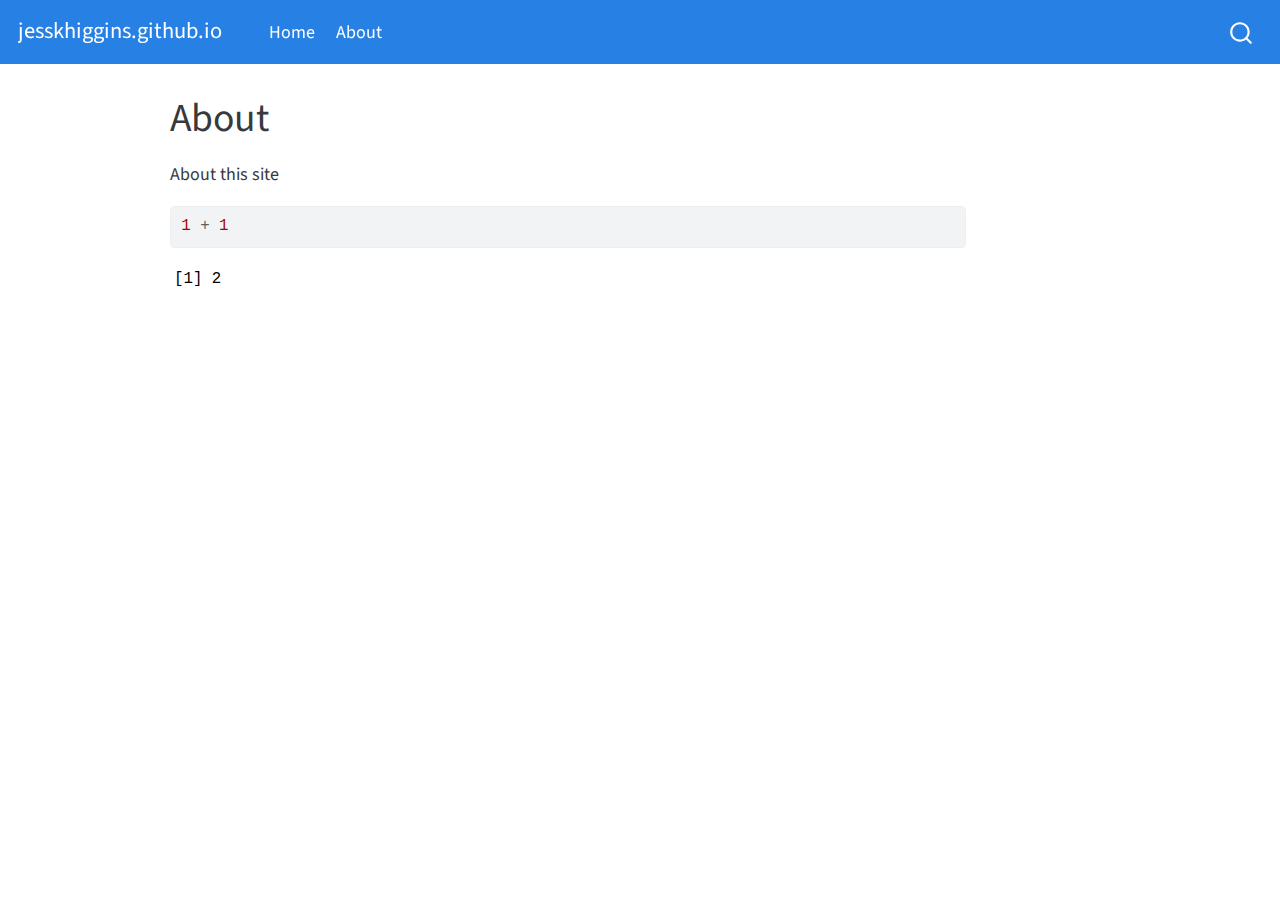
==== docs/about.html @ f2fef488 "setup files" ====
<!DOCTYPE html>
<html xmlns="http://www.w3.org/1999/xhtml" lang="en" xml:lang="en"><head>

<meta charset="utf-8">
<meta name="generator" content="quarto-1.2.269">

<meta name="viewport" content="width=device-width, initial-scale=1.0, user-scalable=yes">


<title>jesskhiggins.github.io - About</title>
<style>
code{white-space: pre-wrap;}
span.smallcaps{font-variant: small-caps;}
div.columns{display: flex; gap: min(4vw, 1.5em);}
div.column{flex: auto; overflow-x: auto;}
div.hanging-indent{margin-left: 1.5em; text-indent: -1.5em;}
ul.task-list{list-style: none;}
ul.task-list li input[type="checkbox"] {
  width: 0.8em;
  margin: 0 0.8em 0.2em -1.6em;
  vertical-align: middle;
}
pre > code.sourceCode { white-space: pre; position: relative; }
pre > code.sourceCode > span { display: inline-block; line-height: 1.25; }
pre > code.sourceCode > span:empty { height: 1.2em; }
.sourceCode { overflow: visible; }
code.sourceCode > span { color: inherit; text-decoration: inherit; }
div.sourceCode { margin: 1em 0; }
pre.sourceCode { margin: 0; }
@media screen {
div.sourceCode { overflow: auto; }
}
@media print {
pre > code.sourceCode { white-space: pre-wrap; }
pre > code.sourceCode > span { text-indent: -5em; padding-left: 5em; }
}
pre.numberSource code
  { counter-reset: source-line 0; }
pre.numberSource code > span
  { position: relative; left: -4em; counter-increment: source-line; }
pre.numberSource code > span > a:first-child::before
  { content: counter(source-line);
    position: relative; left: -1em; text-align: right; vertical-align: baseline;
    border: none; display: inline-block;
    -webkit-touch-callout: none; -webkit-user-select: none;
    -khtml-user-select: none; -moz-user-select: none;
    -ms-user-select: none; user-select: none;
    padding: 0 4px; width: 4em;
    color: #aaaaaa;
  }
pre.numberSource { margin-left: 3em; border-left: 1px solid #aaaaaa;  padding-left: 4px; }
div.sourceCode
  {   }
@media screen {
pre > code.sourceCode > span > a:first-child::before { text-decoration: underline; }
}
code span.al { color: #ff0000; font-weight: bold; } /* Alert */
code span.an { color: #60a0b0; font-weight: bold; font-style: italic; } /* Annotation */
code span.at { color: #7d9029; } /* Attribute */
code span.bn { color: #40a070; } /* BaseN */
code span.bu { color: #008000; } /* BuiltIn */
code span.cf { color: #007020; font-weight: bold; } /* ControlFlow */
code span.ch { color: #4070a0; } /* Char */
code span.cn { color: #880000; } /* Constant */
code span.co { color: #60a0b0; font-style: italic; } /* Comment */
code span.cv { color: #60a0b0; font-weight: bold; font-style: italic; } /* CommentVar */
code span.do { color: #ba2121; font-style: italic; } /* Documentation */
code span.dt { color: #902000; } /* DataType */
code span.dv { color: #40a070; } /* DecVal */
code span.er { color: #ff0000; font-weight: bold; } /* Error */
code span.ex { } /* Extension */
code span.fl { color: #40a070; } /* Float */
code span.fu { color: #06287e; } /* Function */
code span.im { color: #008000; font-weight: bold; } /* Import */
code span.in { color: #60a0b0; font-weight: bold; font-style: italic; } /* Information */
code span.kw { color: #007020; font-weight: bold; } /* Keyword */
code span.op { color: #666666; } /* Operator */
code span.ot { color: #007020; } /* Other */
code span.pp { color: #bc7a00; } /* Preprocessor */
code span.sc { color: #4070a0; } /* SpecialChar */
code span.ss { color: #bb6688; } /* SpecialString */
code span.st { color: #4070a0; } /* String */
code span.va { color: #19177c; } /* Variable */
code span.vs { color: #4070a0; } /* VerbatimString */
code span.wa { color: #60a0b0; font-weight: bold; font-style: italic; } /* Warning */
</style>


<script src="site_libs/quarto-nav/quarto-nav.js"></script>
<script src="site_libs/quarto-nav/headroom.min.js"></script>
<script src="site_libs/clipboard/clipboard.min.js"></script>
<script src="site_libs/quarto-search/autocomplete.umd.js"></script>
<script src="site_libs/quarto-search/fuse.min.js"></script>
<script src="site_libs/quarto-search/quarto-search.js"></script>
<meta name="quarto:offset" content="./">
<script src="site_libs/quarto-html/quarto.js"></script>
<script src="site_libs/quarto-html/popper.min.js"></script>
<script src="site_libs/quarto-html/tippy.umd.min.js"></script>
<script src="site_libs/quarto-html/anchor.min.js"></script>
<link href="site_libs/quarto-html/tippy.css" rel="stylesheet">
<link href="site_libs/quarto-html/quarto-syntax-highlighting.css" rel="stylesheet" id="quarto-text-highlighting-styles">
<script src="site_libs/bootstrap/bootstrap.min.js"></script>
<link href="site_libs/bootstrap/bootstrap-icons.css" rel="stylesheet">
<link href="site_libs/bootstrap/bootstrap.min.css" rel="stylesheet" id="quarto-bootstrap" data-mode="light">
<script id="quarto-search-options" type="application/json">{
  "location": "navbar",
  "copy-button": false,
  "collapse-after": 3,
  "panel-placement": "end",
  "type": "overlay",
  "limit": 20,
  "language": {
    "search-no-results-text": "No results",
    "search-matching-documents-text": "matching documents",
    "search-copy-link-title": "Copy link to search",
    "search-hide-matches-text": "Hide additional matches",
    "search-more-match-text": "more match in this document",
    "search-more-matches-text": "more matches in this document",
    "search-clear-button-title": "Clear",
    "search-detached-cancel-button-title": "Cancel",
    "search-submit-button-title": "Submit"
  }
}</script>


<link rel="stylesheet" href="styles.css">
</head>

<body class="nav-fixed">

<div id="quarto-search-results"></div>
  <header id="quarto-header" class="headroom fixed-top">
    <nav class="navbar navbar-expand-lg navbar-dark ">
      <div class="navbar-container container-fluid">
      <div class="navbar-brand-container">
    <a class="navbar-brand" href="./index.html">
    <span class="navbar-title">jesskhiggins.github.io</span>
    </a>
  </div>
          <button class="navbar-toggler" type="button" data-bs-toggle="collapse" data-bs-target="#navbarCollapse" aria-controls="navbarCollapse" aria-expanded="false" aria-label="Toggle navigation" onclick="if (window.quartoToggleHeadroom) { window.quartoToggleHeadroom(); }">
  <span class="navbar-toggler-icon"></span>
</button>
          <div class="collapse navbar-collapse" id="navbarCollapse">
            <ul class="navbar-nav navbar-nav-scroll me-auto">
  <li class="nav-item">
    <a class="nav-link" href="./index.html">
 <span class="menu-text">Home</span></a>
  </li>  
  <li class="nav-item">
    <a class="nav-link active" href="./about.html" aria-current="page">
 <span class="menu-text">About</span></a>
  </li>  
</ul>
              <div id="quarto-search" class="" title="Search"></div>
          </div> <!-- /navcollapse -->
      </div> <!-- /container-fluid -->
    </nav>
</header>
<!-- content -->
<div id="quarto-content" class="quarto-container page-columns page-rows-contents page-layout-article page-navbar">
<!-- sidebar -->
<!-- margin-sidebar -->
    <div id="quarto-margin-sidebar" class="sidebar margin-sidebar">
        
    </div>
<!-- main -->
<main class="content" id="quarto-document-content">

<header id="title-block-header" class="quarto-title-block default">
<div class="quarto-title">
<h1 class="title">About</h1>
</div>



<div class="quarto-title-meta">

    
  
    
  </div>
  

</header>

<p>About this site</p>
<div class="cell">
<div class="sourceCode cell-code" id="cb1"><pre class="sourceCode r code-with-copy"><code class="sourceCode r"><span id="cb1-1"><a href="#cb1-1" aria-hidden="true" tabindex="-1"></a><span class="dv">1</span> <span class="sc">+</span> <span class="dv">1</span></span></code><button title="Copy to Clipboard" class="code-copy-button"><i class="bi"></i></button></pre></div>
<div class="cell-output cell-output-stdout">
<pre><code>[1] 2</code></pre>
</div>
</div>



</main> <!-- /main -->
<script id="quarto-html-after-body" type="application/javascript">
window.document.addEventListener("DOMContentLoaded", function (event) {
  const toggleBodyColorMode = (bsSheetEl) => {
    const mode = bsSheetEl.getAttribute("data-mode");
    const bodyEl = window.document.querySelector("body");
    if (mode === "dark") {
      bodyEl.classList.add("quarto-dark");
      bodyEl.classList.remove("quarto-light");
    } else {
      bodyEl.classList.add("quarto-light");
      bodyEl.classList.remove("quarto-dark");
    }
  }
  const toggleBodyColorPrimary = () => {
    const bsSheetEl = window.document.querySelector("link#quarto-bootstrap");
    if (bsSheetEl) {
      toggleBodyColorMode(bsSheetEl);
    }
  }
  toggleBodyColorPrimary();  
  const icon = "";
  const anchorJS = new window.AnchorJS();
  anchorJS.options = {
    placement: 'right',
    icon: icon
  };
  anchorJS.add('.anchored');
  const clipboard = new window.ClipboardJS('.code-copy-button', {
    target: function(trigger) {
      return trigger.previousElementSibling;
    }
  });
  clipboard.on('success', function(e) {
    // button target
    const button = e.trigger;
    // don't keep focus
    button.blur();
    // flash "checked"
    button.classList.add('code-copy-button-checked');
    var currentTitle = button.getAttribute("title");
    button.setAttribute("title", "Copied!");
    let tooltip;
    if (window.bootstrap) {
      button.setAttribute("data-bs-toggle", "tooltip");
      button.setAttribute("data-bs-placement", "left");
      button.setAttribute("data-bs-title", "Copied!");
      tooltip = new bootstrap.Tooltip(button, 
        { trigger: "manual", 
          customClass: "code-copy-button-tooltip",
          offset: [0, -8]});
      tooltip.show();    
    }
    setTimeout(function() {
      if (tooltip) {
        tooltip.hide();
        button.removeAttribute("data-bs-title");
        button.removeAttribute("data-bs-toggle");
        button.removeAttribute("data-bs-placement");
      }
      button.setAttribute("title", currentTitle);
      button.classList.remove('code-copy-button-checked');
    }, 1000);
    // clear code selection
    e.clearSelection();
  });
  function tippyHover(el, contentFn) {
    const config = {
      allowHTML: true,
      content: contentFn,
      maxWidth: 500,
      delay: 100,
      arrow: false,
      appendTo: function(el) {
          return el.parentElement;
      },
      interactive: true,
      interactiveBorder: 10,
      theme: 'quarto',
      placement: 'bottom-start'
    };
    window.tippy(el, config); 
  }
  const noterefs = window.document.querySelectorAll('a[role="doc-noteref"]');
  for (var i=0; i<noterefs.length; i++) {
    const ref = noterefs[i];
    tippyHover(ref, function() {
      // use id or data attribute instead here
      let href = ref.getAttribute('data-footnote-href') || ref.getAttribute('href');
      try { href = new URL(href).hash; } catch {}
      const id = href.replace(/^#\/?/, "");
      const note = window.document.getElementById(id);
      return note.innerHTML;
    });
  }
  const findCites = (el) => {
    const parentEl = el.parentElement;
    if (parentEl) {
      const cites = parentEl.dataset.cites;
      if (cites) {
        return {
          el,
          cites: cites.split(' ')
        };
      } else {
        return findCites(el.parentElement)
      }
    } else {
      return undefined;
    }
  };
  var bibliorefs = window.document.querySelectorAll('a[role="doc-biblioref"]');
  for (var i=0; i<bibliorefs.length; i++) {
    const ref = bibliorefs[i];
    const citeInfo = findCites(ref);
    if (citeInfo) {
      tippyHover(citeInfo.el, function() {
        var popup = window.document.createElement('div');
        citeInfo.cites.forEach(function(cite) {
          var citeDiv = window.document.createElement('div');
          citeDiv.classList.add('hanging-indent');
          citeDiv.classList.add('csl-entry');
          var biblioDiv = window.document.getElementById('ref-' + cite);
          if (biblioDiv) {
            citeDiv.innerHTML = biblioDiv.innerHTML;
          }
          popup.appendChild(citeDiv);
        });
        return popup.innerHTML;
      });
    }
  }
});
</script>
</div> <!-- /content -->



</body></html>
---- docs/site_libs/quarto-html/tippy.css ----
.tippy-box[data-animation=fade][data-state=hidden]{opacity:0}[data-tippy-root]{max-width:calc(100vw - 10px)}.tippy-box{position:relative;background-color:#333;color:#fff;border-radius:4px;font-size:14px;line-height:1.4;white-space:normal;outline:0;transition-property:transform,visibility,opacity}.tippy-box[data-placement^=top]>.tippy-arrow{bottom:0}.tippy-box[data-placement^=top]>.tippy-arrow:before{bottom:-7px;left:0;border-width:8px 8px 0;border-top-color:initial;transform-origin:center top}.tippy-box[data-placement^=bottom]>.tippy-arrow{top:0}.tippy-box[data-placement^=bottom]>.tippy-arrow:before{top:-7px;left:0;border-width:0 8px 8px;border-bottom-color:initial;transform-origin:center bottom}.tippy-box[data-placement^=left]>.tippy-arrow{right:0}.tippy-box[data-placement^=left]>.tippy-arrow:before{border-width:8px 0 8px 8px;border-left-color:initial;right:-7px;transform-origin:center left}.tippy-box[data-placement^=right]>.tippy-arrow{left:0}.tippy-box[data-placement^=right]>.tippy-arrow:before{left:-7px;border-width:8px 8px 8px 0;border-right-color:initial;transform-origin:center right}.tippy-box[data-inertia][data-state=visible]{transition-timing-function:cubic-bezier(.54,1.5,.38,1.11)}.tippy-arrow{width:16px;height:16px;color:#333}.tippy-arrow:before{content:"";position:absolute;border-color:transparent;border-style:solid}.tippy-content{position:relative;padding:5px 9px;z-index:1}
---- docs/site_libs/quarto-html/quarto-syntax-highlighting.css ----
/* quarto syntax highlight colors */
:root {
  --quarto-hl-ot-color: #003B4F;
  --quarto-hl-at-color: #657422;
  --quarto-hl-ss-color: #20794D;
  --quarto-hl-an-color: #5E5E5E;
  --quarto-hl-fu-color: #4758AB;
  --quarto-hl-st-color: #20794D;
  --quarto-hl-cf-color: #003B4F;
  --quarto-hl-op-color: #5E5E5E;
  --quarto-hl-er-color: #AD0000;
  --quarto-hl-bn-color: #AD0000;
  --quarto-hl-al-color: #AD0000;
  --quarto-hl-va-color: #111111;
  --quarto-hl-bu-color: inherit;
  --quarto-hl-ex-color: inherit;
  --quarto-hl-pp-color: #AD0000;
  --quarto-hl-in-color: #5E5E5E;
  --quarto-hl-vs-color: #20794D;
  --quarto-hl-wa-color: #5E5E5E;
  --quarto-hl-do-color: #5E5E5E;
  --quarto-hl-im-color: #00769E;
  --quarto-hl-ch-color: #20794D;
  --quarto-hl-dt-color: #AD0000;
  --quarto-hl-fl-color: #AD0000;
  --quarto-hl-co-color: #5E5E5E;
  --quarto-hl-cv-color: #5E5E5E;
  --quarto-hl-cn-color: #8f5902;
  --quarto-hl-sc-color: #5E5E5E;
  --quarto-hl-dv-color: #AD0000;
  --quarto-hl-kw-color: #003B4F;
}

/* other quarto variables */
:root {
  --quarto-font-monospace: SFMono-Regular, Menlo, Monaco, Consolas, "Liberation Mono", "Courier New", monospace;
}

pre > code.sourceCode > span {
  color: #003B4F;
}

code span {
  color: #003B4F;
}

code.sourceCode > span {
  color: #003B4F;
}

div.sourceCode,
div.sourceCode pre.sourceCode {
  color: #003B4F;
}

code span.ot {
  color: #003B4F;
}

code span.at {
  color: #657422;
}

code span.ss {
  color: #20794D;
}

code span.an {
  color: #5E5E5E;
}

code span.fu {
  color: #4758AB;
}

code span.st {
  color: #20794D;
}

code span.cf {
  color: #003B4F;
}

code span.op {
  color: #5E5E5E;
}

code span.er {
  color: #AD0000;
}

code span.bn {
  color: #AD0000;
}

code span.al {
  color: #AD0000;
}

code span.va {
  color: #111111;
}

code span.pp {
  color: #AD0000;
}

code span.in {
  color: #5E5E5E;
}

code span.vs {
  color: #20794D;
}

code span.wa {
  color: #5E5E5E;
  font-style: italic;
}

code span.do {
  color: #5E5E5E;
  font-style: italic;
}

code span.im {
  color: #00769E;
}

code span.ch {
  color: #20794D;
}

code span.dt {
  color: #AD0000;
}

code span.fl {
  color: #AD0000;
}

code span.co {
  color: #5E5E5E;
}

code span.cv {
  color: #5E5E5E;
  font-style: italic;
}

code span.cn {
  color: #8f5902;
}

code span.sc {
  color: #5E5E5E;
}

code span.dv {
  color: #AD0000;
}

code span.kw {
  color: #003B4F;
}

.prevent-inlining {
  content: "</";
}

/*# sourceMappingURL=debc5d5d77c3f9108843748ff7464032.css.map */
---- docs/styles.css ----
/* css styles */
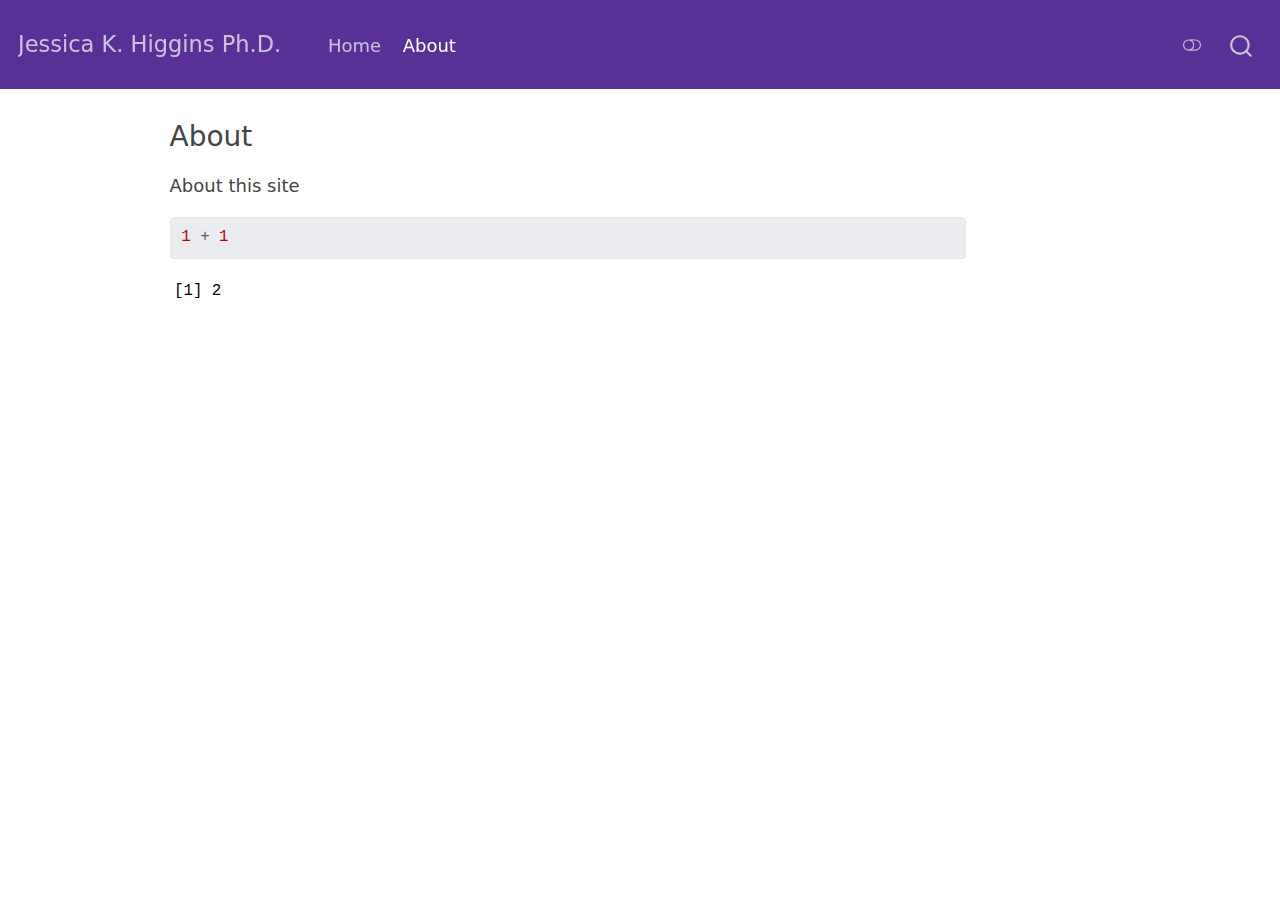
==== commit cbb81f0e: "added a basic theme and about page" ====
--- a/docs/about.html
+++ b/docs/about.html
@@ -7,7 +7,7 @@
 <meta name="viewport" content="width=device-width, initial-scale=1.0, user-scalable=yes">
 
 
-<title>jesskhiggins.github.io - About</title>
+<title>Jessica K. Higgins Ph.D.&nbsp;- About</title>
 <style>
 code{white-space: pre-wrap;}
 span.smallcaps{font-variant: small-caps;}
@@ -98,10 +98,12 @@
 <script src="site_libs/quarto-html/tippy.umd.min.js"></script>
 <script src="site_libs/quarto-html/anchor.min.js"></script>
 <link href="site_libs/quarto-html/tippy.css" rel="stylesheet">
-<link href="site_libs/quarto-html/quarto-syntax-highlighting.css" rel="stylesheet" id="quarto-text-highlighting-styles">
+<link href="site_libs/quarto-html/quarto-syntax-highlighting.css" rel="stylesheet" class="quarto-color-scheme" id="quarto-text-highlighting-styles">
+<link href="site_libs/quarto-html/quarto-syntax-highlighting-dark.css" rel="prefetch" class="quarto-color-scheme quarto-color-alternate" id="quarto-text-highlighting-styles">
 <script src="site_libs/bootstrap/bootstrap.min.js"></script>
 <link href="site_libs/bootstrap/bootstrap-icons.css" rel="stylesheet">
-<link href="site_libs/bootstrap/bootstrap.min.css" rel="stylesheet" id="quarto-bootstrap" data-mode="light">
+<link href="site_libs/bootstrap/bootstrap.min.css" rel="stylesheet" class="quarto-color-scheme" id="quarto-bootstrap" data-mode="light">
+<link href="site_libs/bootstrap/bootstrap-dark.min.css" rel="prefetch" class="quarto-color-scheme quarto-color-alternate" id="quarto-bootstrap" data-mode="dark">
 <script id="quarto-search-options" type="application/json">{
   "location": "navbar",
   "copy-button": false,
@@ -134,7 +136,7 @@
       <div class="navbar-container container-fluid">
       <div class="navbar-brand-container">
     <a class="navbar-brand" href="./index.html">
-    <span class="navbar-title">jesskhiggins.github.io</span>
+    <span class="navbar-title">Jessica K. Higgins Ph.D.</span>
     </a>
   </div>
           <button class="navbar-toggler" type="button" data-bs-toggle="collapse" data-bs-target="#navbarCollapse" aria-controls="navbarCollapse" aria-expanded="false" aria-label="Toggle navigation" onclick="if (window.quartoToggleHeadroom) { window.quartoToggleHeadroom(); }">
@@ -151,6 +153,9 @@
  <span class="menu-text">About</span></a>
   </li>  
 </ul>
+              <div class="quarto-toggle-container">
+                  <a href="" class="quarto-color-scheme-toggle nav-link" onclick="window.quartoToggleColorScheme(); return false;" title="Toggle dark mode"><i class="bi"></i></a>
+              </div>
               <div id="quarto-search" class="" title="Search"></div>
           </div> <!-- /navcollapse -->
       </div> <!-- /container-fluid -->
@@ -214,6 +219,121 @@
     }
   }
   toggleBodyColorPrimary();  
+  const disableStylesheet = (stylesheets) => {
+    for (let i=0; i < stylesheets.length; i++) {
+      const stylesheet = stylesheets[i];
+      stylesheet.rel = 'prefetch';
+    }
+  }
+  const enableStylesheet = (stylesheets) => {
+    for (let i=0; i < stylesheets.length; i++) {
+      const stylesheet = stylesheets[i];
+      stylesheet.rel = 'stylesheet';
+    }
+  }
+  const manageTransitions = (selector, allowTransitions) => {
+    const els = window.document.querySelectorAll(selector);
+    for (let i=0; i < els.length; i++) {
+      const el = els[i];
+      if (allowTransitions) {
+        el.classList.remove('notransition');
+      } else {
+        el.classList.add('notransition');
+      }
+    }
+  }
+  const toggleColorMode = (alternate) => {
+    // Switch the stylesheets
+    const alternateStylesheets = window.document.querySelectorAll('link.quarto-color-scheme.quarto-color-alternate');
+    manageTransitions('#quarto-margin-sidebar .nav-link', false);
+    if (alternate) {
+      enableStylesheet(alternateStylesheets);
+      for (const sheetNode of alternateStylesheets) {
+        if (sheetNode.id === "quarto-bootstrap") {
+          toggleBodyColorMode(sheetNode);
+        }
+      }
+    } else {
+      disableStylesheet(alternateStylesheets);
+      toggleBodyColorPrimary();
+    }
+    manageTransitions('#quarto-margin-sidebar .nav-link', true);
+    // Switch the toggles
+    const toggles = window.document.querySelectorAll('.quarto-color-scheme-toggle');
+    for (let i=0; i < toggles.length; i++) {
+      const toggle = toggles[i];
+      if (toggle) {
+        if (alternate) {
+          toggle.classList.add("alternate");     
+        } else {
+          toggle.classList.remove("alternate");
+        }
+      }
+    }
+    // Hack to workaround the fact that safari doesn't
+    // properly recolor the scrollbar when toggling (#1455)
+    if (navigator.userAgent.indexOf('Safari') > 0 && navigator.userAgent.indexOf('Chrome') == -1) {
+      manageTransitions("body", false);
+      window.scrollTo(0, 1);
+      setTimeout(() => {
+        window.scrollTo(0, 0);
+        manageTransitions("body", true);
+      }, 40);  
+    }
+  }
+  const isFileUrl = () => { 
+    return window.location.protocol === 'file:';
+  }
+  const hasAlternateSentinel = () => {  
+    let styleSentinel = getColorSchemeSentinel();
+    if (styleSentinel !== null) {
+      return styleSentinel === "alternate";
+    } else {
+      return false;
+    }
+  }
+  const setStyleSentinel = (alternate) => {
+    const value = alternate ? "alternate" : "default";
+    if (!isFileUrl()) {
+      window.localStorage.setItem("quarto-color-scheme", value);
+    } else {
+      localAlternateSentinel = value;
+    }
+  }
+  const getColorSchemeSentinel = () => {
+    if (!isFileUrl()) {
+      const storageValue = window.localStorage.getItem("quarto-color-scheme");
+      return storageValue != null ? storageValue : localAlternateSentinel;
+    } else {
+      return localAlternateSentinel;
+    }
+  }
+  let localAlternateSentinel = 'default';
+  // Dark / light mode switch
+  window.quartoToggleColorScheme = () => {
+    // Read the current dark / light value 
+    let toAlternate = !hasAlternateSentinel();
+    toggleColorMode(toAlternate);
+    setStyleSentinel(toAlternate);
+  };
+  // Ensure there is a toggle, if there isn't float one in the top right
+  if (window.document.querySelector('.quarto-color-scheme-toggle') === null) {
+    const a = window.document.createElement('a');
+    a.classList.add('top-right');
+    a.classList.add('quarto-color-scheme-toggle');
+    a.href = "";
+    a.onclick = function() { try { window.quartoToggleColorScheme(); } catch {} return false; };
+    const i = window.document.createElement("i");
+    i.classList.add('bi');
+    a.appendChild(i);
+    window.document.body.appendChild(a);
+  }
+  // Switch to dark mode if need be
+  if (hasAlternateSentinel()) {
+    toggleColorMode(true);
+  } else {
+    toggleColorMode(false);
+  }
   const icon = "";
   const anchorJS = new window.AnchorJS();
   anchorJS.options = {
--- a/docs/site_libs/quarto-html/quarto-syntax-highlighting-dark.css
+++ b/docs/site_libs/quarto-html/quarto-syntax-highlighting-dark.css
@@ -0,0 +1,187 @@
+/* quarto syntax highlight colors */
+:root {
+  --quarto-hl-al-color: #f07178;
+  --quarto-hl-an-color: #d4d0ab;
+  --quarto-hl-at-color: #00e0e0;
+  --quarto-hl-bn-color: #d4d0ab;
+  --quarto-hl-bu-color: #abe338;
+  --quarto-hl-ch-color: #abe338;
+  --quarto-hl-co-color: #f8f8f2;
+  --quarto-hl-cv-color: #ffd700;
+  --quarto-hl-cn-color: #ffd700;
+  --quarto-hl-cf-color: #ffa07a;
+  --quarto-hl-dt-color: #ffa07a;
+  --quarto-hl-dv-color: #d4d0ab;
+  --quarto-hl-do-color: #f8f8f2;
+  --quarto-hl-er-color: #f07178;
+  --quarto-hl-ex-color: #00e0e0;
+  --quarto-hl-fl-color: #d4d0ab;
+  --quarto-hl-fu-color: #ffa07a;
+  --quarto-hl-im-color: #abe338;
+  --quarto-hl-in-color: #d4d0ab;
+  --quarto-hl-kw-color: #ffa07a;
+  --quarto-hl-op-color: #ffa07a;
+  --quarto-hl-ot-color: #00e0e0;
+  --quarto-hl-pp-color: #dcc6e0;
+  --quarto-hl-re-color: #00e0e0;
+  --quarto-hl-sc-color: #abe338;
+  --quarto-hl-ss-color: #abe338;
+  --quarto-hl-st-color: #abe338;
+  --quarto-hl-va-color: #00e0e0;
+  --quarto-hl-vs-color: #abe338;
+  --quarto-hl-wa-color: #dcc6e0;
+}
+
+/* other quarto variables */
+:root {
+  --quarto-font-monospace: SFMono-Regular, Menlo, Monaco, Consolas, "Liberation Mono", "Courier New", monospace;
+}
+
+code span.al {
+  font-weight: bold;
+  color: #f07178;
+}
+
+code span.an {
+  color: #d4d0ab;
+}
+
+code span.at {
+  color: #00e0e0;
+}
+
+code span.bn {
+  color: #d4d0ab;
+}
+
+code span.bu {
+  color: #abe338;
+}
+
+code span.ch {
+  color: #abe338;
+}
+
+code span.co {
+  font-style: italic;
+  color: #f8f8f2;
+}
+
+code span.cv {
+  color: #ffd700;
+}
+
+code span.cn {
+  color: #ffd700;
+}
+
+code span.cf {
+  font-weight: bold;
+  color: #ffa07a;
+}
+
+code span.dt {
+  color: #ffa07a;
+}
+
+code span.dv {
+  color: #d4d0ab;
+}
+
+code span.do {
+  color: #f8f8f2;
+}
+
+code span.er {
+  color: #f07178;
+  text-decoration: underline;
+}
+
+code span.ex {
+  font-weight: bold;
+  color: #00e0e0;
+}
+
+code span.fl {
+  color: #d4d0ab;
+}
+
+code span.fu {
+  color: #ffa07a;
+}
+
+code span.im {
+  color: #abe338;
+}
+
+code span.in {
+  color: #d4d0ab;
+}
+
+code span.kw {
+  font-weight: bold;
+  color: #ffa07a;
+}
+
+pre > code.sourceCode > span {
+  color: #f8f8f2;
+}
+
+code span {
+  color: #f8f8f2;
+}
+
+code.sourceCode > span {
+  color: #f8f8f2;
+}
+
+div.sourceCode,
+div.sourceCode pre.sourceCode {
+  color: #f8f8f2;
+}
+
+code span.op {
+  color: #ffa07a;
+}
+
+code span.ot {
+  color: #00e0e0;
+}
+
+code span.pp {
+  color: #dcc6e0;
+}
+
+code span.re {
+  color: #00e0e0;
+}
+
+code span.sc {
+  color: #abe338;
+}
+
+code span.ss {
+  color: #abe338;
+}
+
+code span.st {
+  color: #abe338;
+}
+
+code span.va {
+  color: #00e0e0;
+}
+
+code span.vs {
+  color: #abe338;
+}
+
+code span.wa {
+  color: #dcc6e0;
+}
+
+.prevent-inlining {
+  content: "</";
+}
+
+/*# sourceMappingURL=935a306eefa94366c21e1a970dddb765.css.map */
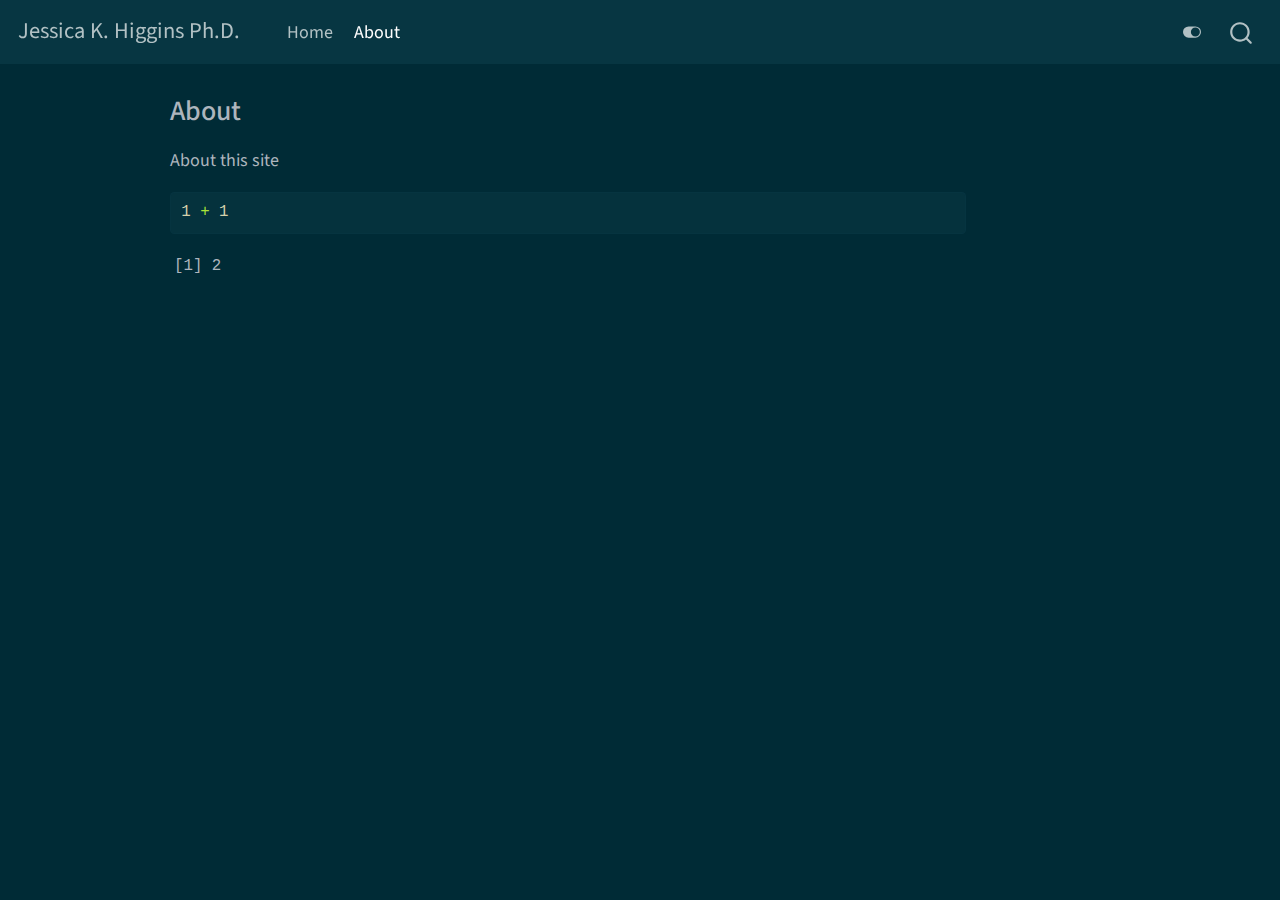
==== commit ed661819: "adding in work and volunteer sections" ====
--- a/docs/about.html
+++ b/docs/about.html
@@ -99,11 +99,11 @@
 <script src="site_libs/quarto-html/anchor.min.js"></script>
 <link href="site_libs/quarto-html/tippy.css" rel="stylesheet">
 <link href="site_libs/quarto-html/quarto-syntax-highlighting.css" rel="stylesheet" class="quarto-color-scheme" id="quarto-text-highlighting-styles">
-<link href="site_libs/quarto-html/quarto-syntax-highlighting-dark.css" rel="prefetch" class="quarto-color-scheme quarto-color-alternate" id="quarto-text-highlighting-styles">
+<link href="site_libs/quarto-html/quarto-syntax-highlighting-dark.css" rel="stylesheet" class="quarto-color-scheme quarto-color-alternate" id="quarto-text-highlighting-styles">
 <script src="site_libs/bootstrap/bootstrap.min.js"></script>
 <link href="site_libs/bootstrap/bootstrap-icons.css" rel="stylesheet">
 <link href="site_libs/bootstrap/bootstrap.min.css" rel="stylesheet" class="quarto-color-scheme" id="quarto-bootstrap" data-mode="light">
-<link href="site_libs/bootstrap/bootstrap-dark.min.css" rel="prefetch" class="quarto-color-scheme quarto-color-alternate" id="quarto-bootstrap" data-mode="dark">
+<link href="site_libs/bootstrap/bootstrap-dark.min.css" rel="stylesheet" class="quarto-color-scheme quarto-color-alternate" id="quarto-bootstrap" data-mode="dark">
 <script id="quarto-search-options" type="application/json">{
   "location": "navbar",
   "copy-button": false,
@@ -308,7 +308,7 @@
       return localAlternateSentinel;
     }
   }
-  let localAlternateSentinel = 'default';
+  let localAlternateSentinel = 'alternate';
   // Dark / light mode switch
   window.quartoToggleColorScheme = () => {
     // Read the current dark / light value 
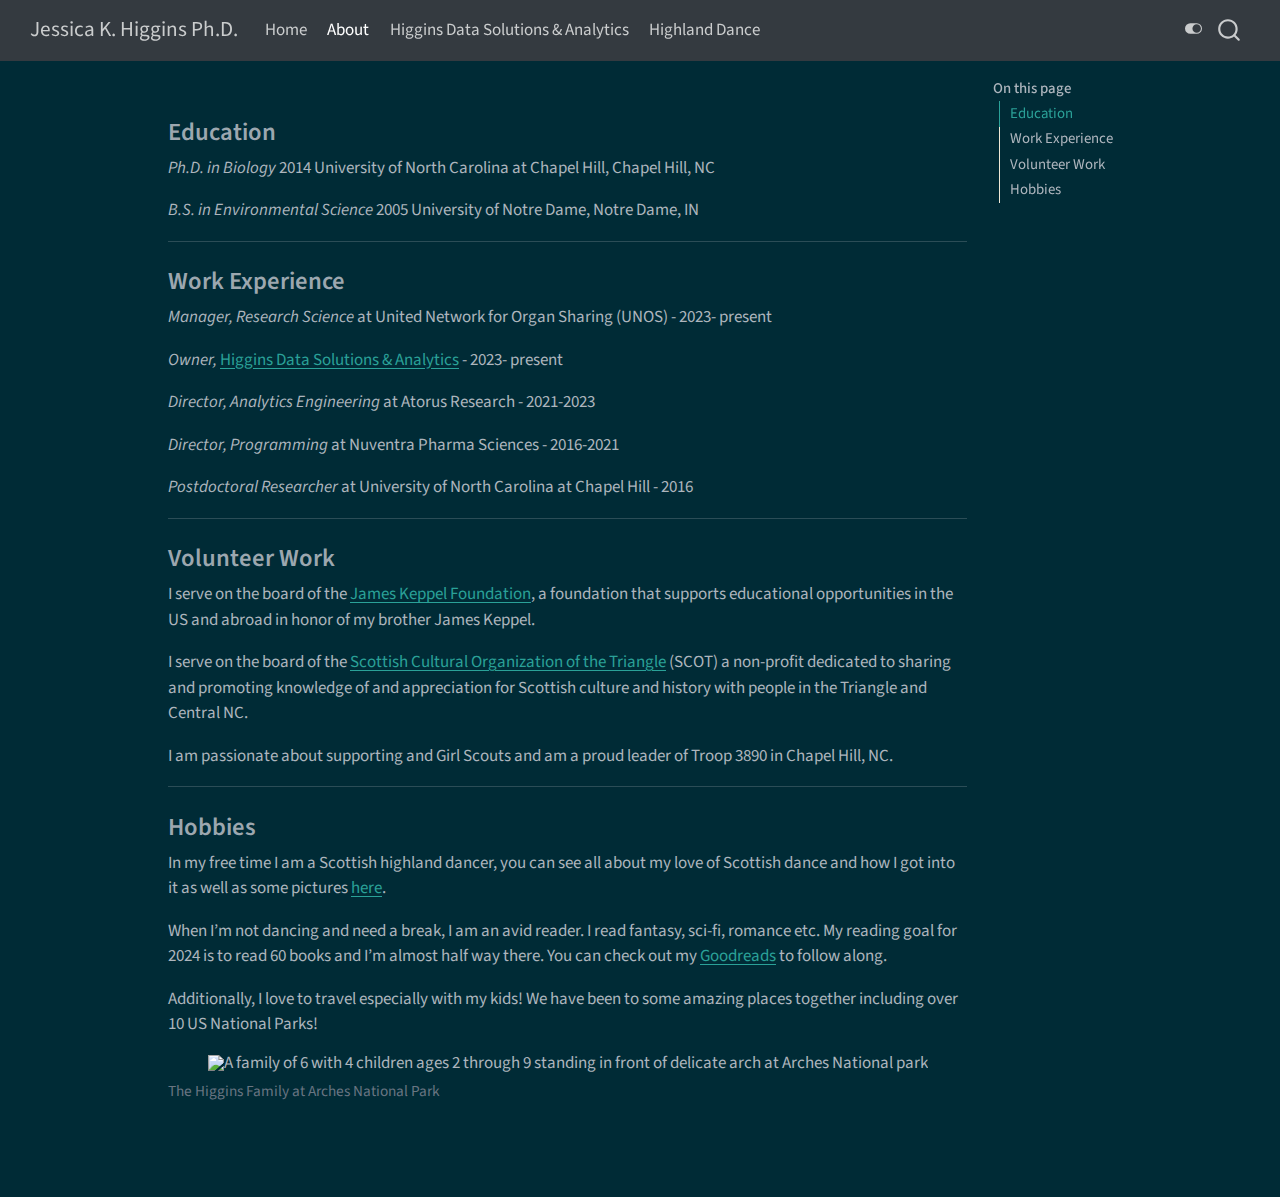
==== commit 5a13c914: "adding hdsa info" ====
--- a/docs/about.html
+++ b/docs/about.html
@@ -2,12 +2,12 @@
 <html xmlns="http://www.w3.org/1999/xhtml" lang="en" xml:lang="en"><head>
 
 <meta charset="utf-8">
-<meta name="generator" content="quarto-1.2.269">
+<meta name="generator" content="quarto-1.4.550">
 
 <meta name="viewport" content="width=device-width, initial-scale=1.0, user-scalable=yes">
 
 
-<title>Jessica K. Higgins Ph.D.&nbsp;- About</title>
+<title>Jessica K. Higgins Ph.D.</title>
 <style>
 code{white-space: pre-wrap;}
 span.smallcaps{font-variant: small-caps;}
@@ -17,72 +17,9 @@
 ul.task-list{list-style: none;}
 ul.task-list li input[type="checkbox"] {
   width: 0.8em;
-  margin: 0 0.8em 0.2em -1.6em;
+  margin: 0 0.8em 0.2em -1em; /* quarto-specific, see https://github.com/quarto-dev/quarto-cli/issues/4556 */ 
   vertical-align: middle;
 }
-pre > code.sourceCode { white-space: pre; position: relative; }
-pre > code.sourceCode > span { display: inline-block; line-height: 1.25; }
-pre > code.sourceCode > span:empty { height: 1.2em; }
-.sourceCode { overflow: visible; }
-code.sourceCode > span { color: inherit; text-decoration: inherit; }
-div.sourceCode { margin: 1em 0; }
-pre.sourceCode { margin: 0; }
-@media screen {
-div.sourceCode { overflow: auto; }
-}
-@media print {
-pre > code.sourceCode { white-space: pre-wrap; }
-pre > code.sourceCode > span { text-indent: -5em; padding-left: 5em; }
-}
-pre.numberSource code
-  { counter-reset: source-line 0; }
-pre.numberSource code > span
-  { position: relative; left: -4em; counter-increment: source-line; }
-pre.numberSource code > span > a:first-child::before
-  { content: counter(source-line);
-    position: relative; left: -1em; text-align: right; vertical-align: baseline;
-    border: none; display: inline-block;
-    -webkit-touch-callout: none; -webkit-user-select: none;
-    -khtml-user-select: none; -moz-user-select: none;
-    -ms-user-select: none; user-select: none;
-    padding: 0 4px; width: 4em;
-    color: #aaaaaa;
-  }
-pre.numberSource { margin-left: 3em; border-left: 1px solid #aaaaaa;  padding-left: 4px; }
-div.sourceCode
-  {   }
-@media screen {
-pre > code.sourceCode > span > a:first-child::before { text-decoration: underline; }
-}
-code span.al { color: #ff0000; font-weight: bold; } /* Alert */
-code span.an { color: #60a0b0; font-weight: bold; font-style: italic; } /* Annotation */
-code span.at { color: #7d9029; } /* Attribute */
-code span.bn { color: #40a070; } /* BaseN */
-code span.bu { color: #008000; } /* BuiltIn */
-code span.cf { color: #007020; font-weight: bold; } /* ControlFlow */
-code span.ch { color: #4070a0; } /* Char */
-code span.cn { color: #880000; } /* Constant */
-code span.co { color: #60a0b0; font-style: italic; } /* Comment */
-code span.cv { color: #60a0b0; font-weight: bold; font-style: italic; } /* CommentVar */
-code span.do { color: #ba2121; font-style: italic; } /* Documentation */
-code span.dt { color: #902000; } /* DataType */
-code span.dv { color: #40a070; } /* DecVal */
-code span.er { color: #ff0000; font-weight: bold; } /* Error */
-code span.ex { } /* Extension */
-code span.fl { color: #40a070; } /* Float */
-code span.fu { color: #06287e; } /* Function */
-code span.im { color: #008000; font-weight: bold; } /* Import */
-code span.in { color: #60a0b0; font-weight: bold; font-style: italic; } /* Information */
-code span.kw { color: #007020; font-weight: bold; } /* Keyword */
-code span.op { color: #666666; } /* Operator */
-code span.ot { color: #007020; } /* Other */
-code span.pp { color: #bc7a00; } /* Preprocessor */
-code span.sc { color: #4070a0; } /* SpecialChar */
-code span.ss { color: #bb6688; } /* SpecialString */
-code span.st { color: #4070a0; } /* String */
-code span.va { color: #19177c; } /* Variable */
-code span.vs { color: #4070a0; } /* VerbatimString */
-code span.wa { color: #60a0b0; font-weight: bold; font-style: italic; } /* Warning */
 </style>
 
 
@@ -110,7 +47,13 @@
   "collapse-after": 3,
   "panel-placement": "end",
   "type": "overlay",
-  "limit": 20,
+  "limit": 50,
+  "keyboard-shortcut": [
+    "f",
+    "/",
+    "s"
+  ],
+  "show-item-context": false,
   "language": {
     "search-no-results-text": "No results",
     "search-matching-documents-text": "matching documents",
@@ -119,8 +62,10 @@
     "search-more-match-text": "more match in this document",
     "search-more-matches-text": "more matches in this document",
     "search-clear-button-title": "Clear",
+    "search-text-placeholder": "",
     "search-detached-cancel-button-title": "Cancel",
-    "search-submit-button-title": "Submit"
+    "search-submit-button-title": "Submit",
+    "search-label": "Search"
   }
 }</script>
 
@@ -132,32 +77,40 @@
 
 <div id="quarto-search-results"></div>
   <header id="quarto-header" class="headroom fixed-top">
-    <nav class="navbar navbar-expand-lg navbar-dark ">
+    <nav class="navbar navbar-expand-lg " data-bs-theme="dark">
       <div class="navbar-container container-fluid">
-      <div class="navbar-brand-container">
+      <div class="navbar-brand-container mx-auto">
     <a class="navbar-brand" href="./index.html">
     <span class="navbar-title">Jessica K. Higgins Ph.D.</span>
     </a>
   </div>
+            <div id="quarto-search" class="" title="Search"></div>
           <button class="navbar-toggler" type="button" data-bs-toggle="collapse" data-bs-target="#navbarCollapse" aria-controls="navbarCollapse" aria-expanded="false" aria-label="Toggle navigation" onclick="if (window.quartoToggleHeadroom) { window.quartoToggleHeadroom(); }">
   <span class="navbar-toggler-icon"></span>
 </button>
           <div class="collapse navbar-collapse" id="navbarCollapse">
             <ul class="navbar-nav navbar-nav-scroll me-auto">
   <li class="nav-item">
-    <a class="nav-link" href="./index.html">
- <span class="menu-text">Home</span></a>
+    <a class="nav-link" href="./index.html"> 
+<span class="menu-text">Home</span></a>
   </li>  
   <li class="nav-item">
-    <a class="nav-link active" href="./about.html" aria-current="page">
- <span class="menu-text">About</span></a>
+    <a class="nav-link active" href="./about.html" aria-current="page"> 
+<span class="menu-text">About</span></a>
+  </li>  
+  <li class="nav-item">
+    <a class="nav-link" href="./hdsa.html"> 
+<span class="menu-text">Higgins Data Solutions &amp; Analytics</span></a>
+  </li>  
+  <li class="nav-item">
+    <a class="nav-link" href="./dance.html"> 
+<span class="menu-text">Highland Dance</span></a>
   </li>  
 </ul>
-              <div class="quarto-toggle-container">
-                  <a href="" class="quarto-color-scheme-toggle nav-link" onclick="window.quartoToggleColorScheme(); return false;" title="Toggle dark mode"><i class="bi"></i></a>
-              </div>
-              <div id="quarto-search" class="" title="Search"></div>
           </div> <!-- /navcollapse -->
+          <div class="quarto-navbar-tools">
+  <a href="" class="quarto-color-scheme-toggle quarto-navigation-tool  px-1" onclick="window.quartoToggleColorScheme(); return false;" title="Toggle dark mode"><i class="bi"></i></a>
+</div>
       </div> <!-- /container-fluid -->
     </nav>
 </header>
@@ -166,37 +119,59 @@
 <!-- sidebar -->
 <!-- margin-sidebar -->
     <div id="quarto-margin-sidebar" class="sidebar margin-sidebar">
-        
+        <nav id="TOC" role="doc-toc" class="toc-active">
+    <h2 id="toc-title">On this page</h2>
+   
+  <ul>
+  <li><a href="#education" id="toc-education" class="nav-link active" data-scroll-target="#education">Education</a></li>
+  <li><a href="#work-experience" id="toc-work-experience" class="nav-link" data-scroll-target="#work-experience">Work Experience</a></li>
+  <li><a href="#volunteer-work" id="toc-volunteer-work" class="nav-link" data-scroll-target="#volunteer-work">Volunteer Work</a></li>
+  <li><a href="#hobbies" id="toc-hobbies" class="nav-link" data-scroll-target="#hobbies">Hobbies</a></li>
+  </ul>
+</nav>
     </div>
 <!-- main -->
 <main class="content" id="quarto-document-content">
 
-<header id="title-block-header" class="quarto-title-block default">
-<div class="quarto-title">
-<h1 class="title">About</h1>
+
+
+
+<section id="education" class="level3">
+<h3 class="anchored" data-anchor-id="education">Education</h3>
+<p><em>Ph.D.&nbsp;in Biology</em> 2014 University of North Carolina at Chapel Hill, Chapel Hill, NC</p>
+<p><em>B.S. in Environmental Science</em> 2005 University of Notre Dame, Notre Dame, IN</p>
+<hr>
+</section>
+<section id="work-experience" class="level3">
+<h3 class="anchored" data-anchor-id="work-experience">Work Experience</h3>
+<p><em>Manager, Research Science</em> at United Network for Organ Sharing (UNOS) - 2023- present</p>
+<p><em>Owner,</em> <a href="./hdsa.html">Higgins Data Solutions &amp; Analytics</a> - 2023- present</p>
+<p><em>Director, Analytics Engineering</em> at Atorus Research - 2021-2023</p>
+<p><em>Director, Programming</em> at Nuventra Pharma Sciences - 2016-2021</p>
+<p><em>Postdoctoral Researcher</em> at University of North Carolina at Chapel Hill - 2016</p>
+<hr>
+</section>
+<section id="volunteer-work" class="level3">
+<h3 class="anchored" data-anchor-id="volunteer-work">Volunteer Work</h3>
+<p>I serve on the board of the <a href="https://www.jameskeppelfoundation.org/">James Keppel Foundation</a>, a foundation that supports educational opportunities in the US and abroad in honor of my brother James Keppel.</p>
+<p>I serve on the board of the <a href="https://scot.us/">Scottish Cultural Organization of the Triangle</a> (SCOT) a non-profit dedicated to sharing and promoting knowledge of and appreciation for Scottish culture and history with people in the Triangle and Central NC.</p>
+<p>I am passionate about supporting and Girl Scouts and am a proud leader of Troop 3890 in Chapel Hill, NC.</p>
+<hr>
+</section>
+<section id="hobbies" class="level3">
+<h3 class="anchored" data-anchor-id="hobbies">Hobbies</h3>
+<p>In my free time I am a Scottish highland dancer, you can see all about my love of Scottish dance and how I got into it as well as some pictures <a href="./dance.html">here</a>.</p>
+<p>When I’m not dancing and need a break, I am an avid reader. I read fantasy, sci-fi, romance etc. My reading goal for 2024 is to read 60 books and I’m almost half way there. You can check out my <a href="https://www.goodreads.com/jesskhiggins">Goodreads</a> to follow along.</p>
+<p>Additionally, I love to travel especially with my kids! We have been to some amazing places together including over 10 US National Parks!</p>
+<div class="quarto-figure quarto-figure-center">
+<figure class="figure">
+<p><img src="https://lh3.googleusercontent.com/pw/[base64]w653-h870-s-no-gm?authuser=0.png" class="img-fluid figure-img" alt="A family of 6 with 4 children ages 2 through 9 standing in front of delicate arch at Arches National park"></p>
+<figcaption>The Higgins Family at Arches National Park</figcaption>
+</figure>
 </div>
 
 
-
-<div class="quarto-title-meta">
-
-    
-  
-    
-  </div>
-  
-
-</header>
-
-<p>About this site</p>
-<div class="cell">
-<div class="sourceCode cell-code" id="cb1"><pre class="sourceCode r code-with-copy"><code class="sourceCode r"><span id="cb1-1"><a href="#cb1-1" aria-hidden="true" tabindex="-1"></a><span class="dv">1</span> <span class="sc">+</span> <span class="dv">1</span></span></code><button title="Copy to Clipboard" class="code-copy-button"><i class="bi"></i></button></pre></div>
-<div class="cell-output cell-output-stdout">
-<pre><code>[1] 2</code></pre>
-</div>
-</div>
-
-
+</section>
 
 </main> <!-- /main -->
 <script id="quarto-html-after-body" type="application/javascript">
@@ -242,6 +217,33 @@
       }
     }
   }
+  const toggleGiscusIfUsed = (isAlternate, darkModeDefault) => {
+    const baseTheme = document.querySelector('#giscus-base-theme')?.value ?? 'light';
+    const alternateTheme = document.querySelector('#giscus-alt-theme')?.value ?? 'dark';
+    let newTheme = '';
+    if(darkModeDefault) {
+      newTheme = isAlternate ? baseTheme : alternateTheme;
+    } else {
+      newTheme = isAlternate ? alternateTheme : baseTheme;
+    }
+    const changeGiscusTheme = () => {
+      // From: https://github.com/giscus/giscus/issues/336
+      const sendMessage = (message) => {
+        const iframe = document.querySelector('iframe.giscus-frame');
+        if (!iframe) return;
+        iframe.contentWindow.postMessage({ giscus: message }, 'https://giscus.app');
+      }
+      sendMessage({
+        setConfig: {
+          theme: newTheme
+        }
+      });
+    }
+    const isGiscussLoaded = window.document.querySelector('iframe.giscus-frame') !== null;
+    if (isGiscussLoaded) {
+      changeGiscusTheme();
+    }
+  }
   const toggleColorMode = (alternate) => {
     // Switch the stylesheets
     const alternateStylesheets = window.document.querySelectorAll('link.quarto-color-scheme.quarto-color-alternate');
@@ -308,13 +310,15 @@
       return localAlternateSentinel;
     }
   }
-  let localAlternateSentinel = 'alternate';
+  const darkModeDefault = true;
+  let localAlternateSentinel = darkModeDefault ? 'alternate' : 'default';
   // Dark / light mode switch
   window.quartoToggleColorScheme = () => {
     // Read the current dark / light value 
     let toAlternate = !hasAlternateSentinel();
     toggleColorMode(toAlternate);
     setStyleSentinel(toAlternate);
+    toggleGiscusIfUsed(toAlternate, darkModeDefault);
   };
   // Ensure there is a toggle, if there isn't float one in the top right
   if (window.document.querySelector('.quarto-color-scheme-toggle') === null) {
@@ -341,9 +345,23 @@
     icon: icon
   };
   anchorJS.add('.anchored');
+  const isCodeAnnotation = (el) => {
+    for (const clz of el.classList) {
+      if (clz.startsWith('code-annotation-')) {                     
+        return true;
+      }
+    }
+    return false;
+  }
   const clipboard = new window.ClipboardJS('.code-copy-button', {
-    target: function(trigger) {
-      return trigger.previousElementSibling;
+    text: function(trigger) {
+      const codeEl = trigger.previousElementSibling.cloneNode(true);
+      for (const childEl of codeEl.children) {
+        if (isCodeAnnotation(childEl)) {
+          childEl.remove();
+        }
+      }
+      return codeEl.innerText;
     }
   });
   clipboard.on('success', function(e) {
@@ -379,10 +397,9 @@
     // clear code selection
     e.clearSelection();
   });
-  function tippyHover(el, contentFn) {
+  function tippyHover(el, contentFn, onTriggerFn, onUntriggerFn) {
     const config = {
       allowHTML: true,
-      content: contentFn,
       maxWidth: 500,
       delay: 100,
       arrow: false,
@@ -392,8 +409,17 @@
       interactive: true,
       interactiveBorder: 10,
       theme: 'quarto',
-      placement: 'bottom-start'
+      placement: 'bottom-start',
     };
+    if (contentFn) {
+      config.content = contentFn;
+    }
+    if (onTriggerFn) {
+      config.onTrigger = onTriggerFn;
+    }
+    if (onUntriggerFn) {
+      config.onUntrigger = onUntriggerFn;
+    }
     window.tippy(el, config); 
   }
   const noterefs = window.document.querySelectorAll('a[role="doc-noteref"]');
@@ -408,6 +434,238 @@
       return note.innerHTML;
     });
   }
+  const xrefs = window.document.querySelectorAll('a.quarto-xref');
+  const processXRef = (id, note) => {
+    // Strip column container classes
+    const stripColumnClz = (el) => {
+      el.classList.remove("page-full", "page-columns");
+      if (el.children) {
+        for (const child of el.children) {
+          stripColumnClz(child);
+        }
+      }
+    }
+    stripColumnClz(note)
+    if (id === null || id.startsWith('sec-')) {
+      // Special case sections, only their first couple elements
+      const container = document.createElement("div");
+      if (note.children && note.children.length > 2) {
+        container.appendChild(note.children[0].cloneNode(true));
+        for (let i = 1; i < note.children.length; i++) {
+          const child = note.children[i];
+          if (child.tagName === "P" && child.innerText === "") {
+            continue;
+          } else {
+            container.appendChild(child.cloneNode(true));
+            break;
+          }
+        }
+        if (window.Quarto?.typesetMath) {
+          window.Quarto.typesetMath(container);
+        }
+        return container.innerHTML
+      } else {
+        if (window.Quarto?.typesetMath) {
+          window.Quarto.typesetMath(note);
+        }
+        return note.innerHTML;
+      }
+    } else {
+      // Remove any anchor links if they are present
+      const anchorLink = note.querySelector('a.anchorjs-link');
+      if (anchorLink) {
+        anchorLink.remove();
+      }
+      if (window.Quarto?.typesetMath) {
+        window.Quarto.typesetMath(note);
+      }
+      // TODO in 1.5, we should make sure this works without a callout special case
+      if (note.classList.contains("callout")) {
+        return note.outerHTML;
+      } else {
+        return note.innerHTML;
+      }
+    }
+  }
+  for (var i=0; i<xrefs.length; i++) {
+    const xref = xrefs[i];
+    tippyHover(xref, undefined, function(instance) {
+      instance.disable();
+      let url = xref.getAttribute('href');
+      let hash = undefined; 
+      if (url.startsWith('#')) {
+        hash = url;
+      } else {
+        try { hash = new URL(url).hash; } catch {}
+      }
+      if (hash) {
+        const id = hash.replace(/^#\/?/, "");
+        const note = window.document.getElementById(id);
+        if (note !== null) {
+          try {
+            const html = processXRef(id, note.cloneNode(true));
+            instance.setContent(html);
+          } finally {
+            instance.enable();
+            instance.show();
+          }
+        } else {
+          // See if we can fetch this
+          fetch(url.split('#')[0])
+          .then(res => res.text())
+          .then(html => {
+            const parser = new DOMParser();
+            const htmlDoc = parser.parseFromString(html, "text/html");
+            const note = htmlDoc.getElementById(id);
+            if (note !== null) {
+              const html = processXRef(id, note);
+              instance.setContent(html);
+            } 
+          }).finally(() => {
+            instance.enable();
+            instance.show();
+          });
+        }
+      } else {
+        // See if we can fetch a full url (with no hash to target)
+        // This is a special case and we should probably do some content thinning / targeting
+        fetch(url)
+        .then(res => res.text())
+        .then(html => {
+          const parser = new DOMParser();
+          const htmlDoc = parser.parseFromString(html, "text/html");
+          const note = htmlDoc.querySelector('main.content');
+          if (note !== null) {
+            // This should only happen for chapter cross references
+            // (since there is no id in the URL)
+            // remove the first header
+            if (note.children.length > 0 && note.children[0].tagName === "HEADER") {
+              note.children[0].remove();
+            }
+            const html = processXRef(null, note);
+            instance.setContent(html);
+          } 
+        }).finally(() => {
+          instance.enable();
+          instance.show();
+        });
+      }
+    }, function(instance) {
+    });
+  }
+      let selectedAnnoteEl;
+      const selectorForAnnotation = ( cell, annotation) => {
+        let cellAttr = 'data-code-cell="' + cell + '"';
+        let lineAttr = 'data-code-annotation="' +  annotation + '"';
+        const selector = 'span[' + cellAttr + '][' + lineAttr + ']';
+        return selector;
+      }
+      const selectCodeLines = (annoteEl) => {
+        const doc = window.document;
+        const targetCell = annoteEl.getAttribute("data-target-cell");
+        const targetAnnotation = annoteEl.getAttribute("data-target-annotation");
+        const annoteSpan = window.document.querySelector(selectorForAnnotation(targetCell, targetAnnotation));
+        const lines = annoteSpan.getAttribute("data-code-lines").split(",");
+        const lineIds = lines.map((line) => {
+          return targetCell + "-" + line;
+        })
+        let top = null;
+        let height = null;
+        let parent = null;
+        if (lineIds.length > 0) {
+            //compute the position of the single el (top and bottom and make a div)
+            const el = window.document.getElementById(lineIds[0]);
+            top = el.offsetTop;
+            height = el.offsetHeight;
+            parent = el.parentElement.parentElement;
+          if (lineIds.length > 1) {
+            const lastEl = window.document.getElementById(lineIds[lineIds.length - 1]);
+            const bottom = lastEl.offsetTop + lastEl.offsetHeight;
+            height = bottom - top;
+          }
+          if (top !== null && height !== null && parent !== null) {
+            // cook up a div (if necessary) and position it 
+            let div = window.document.getElementById("code-annotation-line-highlight");
+            if (div === null) {
+              div = window.document.createElement("div");
+              div.setAttribute("id", "code-annotation-line-highlight");
+              div.style.position = 'absolute';
+              parent.appendChild(div);
+            }
+            div.style.top = top - 2 + "px";
+            div.style.height = height + 4 + "px";
+            div.style.left = 0;
+            let gutterDiv = window.document.getElementById("code-annotation-line-highlight-gutter");
+            if (gutterDiv === null) {
+              gutterDiv = window.document.createElement("div");
+              gutterDiv.setAttribute("id", "code-annotation-line-highlight-gutter");
+              gutterDiv.style.position = 'absolute';
+              const codeCell = window.document.getElementById(targetCell);
+              const gutter = codeCell.querySelector('.code-annotation-gutter');
+              gutter.appendChild(gutterDiv);
+            }
+            gutterDiv.style.top = top - 2 + "px";
+            gutterDiv.style.height = height + 4 + "px";
+          }
+          selectedAnnoteEl = annoteEl;
+        }
+      };
+      const unselectCodeLines = () => {
+        const elementsIds = ["code-annotation-line-highlight", "code-annotation-line-highlight-gutter"];
+        elementsIds.forEach((elId) => {
+          const div = window.document.getElementById(elId);
+          if (div) {
+            div.remove();
+          }
+        });
+        selectedAnnoteEl = undefined;
+      };
+        // Handle positioning of the toggle
+    window.addEventListener(
+      "resize",
+      throttle(() => {
+        elRect = undefined;
+        if (selectedAnnoteEl) {
+          selectCodeLines(selectedAnnoteEl);
+        }
+      }, 10)
+    );
+    function throttle(fn, ms) {
+    let throttle = false;
+    let timer;
+      return (...args) => {
+        if(!throttle) { // first call gets through
+            fn.apply(this, args);
+            throttle = true;
+        } else { // all the others get throttled
+            if(timer) clearTimeout(timer); // cancel #2
+            timer = setTimeout(() => {
+              fn.apply(this, args);
+              timer = throttle = false;
+            }, ms);
+        }
+      };
+    }
+      // Attach click handler to the DT
+      const annoteDls = window.document.querySelectorAll('dt[data-target-cell]');
+      for (const annoteDlNode of annoteDls) {
+        annoteDlNode.addEventListener('click', (event) => {
+          const clickedEl = event.target;
+          if (clickedEl !== selectedAnnoteEl) {
+            unselectCodeLines();
+            const activeEl = window.document.querySelector('dt[data-target-cell].code-annotation-active');
+            if (activeEl) {
+              activeEl.classList.remove('code-annotation-active');
+            }
+            selectCodeLines(clickedEl);
+            clickedEl.classList.add('code-annotation-active');
+          } else {
+            // Unselect the line
+            unselectCodeLines();
+            clickedEl.classList.remove('code-annotation-active');
+          }
+        });
+      }
   const findCites = (el) => {
     const parentEl = el.parentElement;
     if (parentEl) {
@@ -451,4 +709,5 @@
 
 
 
+
 </body></html>--- a/docs/site_libs/quarto-html/quarto-syntax-highlighting.css
+++ b/docs/site_libs/quarto-html/quarto-syntax-highlighting.css
@@ -55,62 +55,85 @@
 
 code span.ot {
   color: #003B4F;
+  font-style: inherit;
 }
 
 code span.at {
   color: #657422;
+  font-style: inherit;
 }
 
 code span.ss {
   color: #20794D;
+  font-style: inherit;
 }
 
 code span.an {
   color: #5E5E5E;
+  font-style: inherit;
 }
 
 code span.fu {
   color: #4758AB;
+  font-style: inherit;
 }
 
 code span.st {
   color: #20794D;
+  font-style: inherit;
 }
 
 code span.cf {
   color: #003B4F;
+  font-style: inherit;
 }
 
 code span.op {
   color: #5E5E5E;
+  font-style: inherit;
 }
 
 code span.er {
   color: #AD0000;
+  font-style: inherit;
 }
 
 code span.bn {
   color: #AD0000;
+  font-style: inherit;
 }
 
 code span.al {
   color: #AD0000;
+  font-style: inherit;
 }
 
 code span.va {
   color: #111111;
+  font-style: inherit;
+}
+
+code span.bu {
+  font-style: inherit;
+}
+
+code span.ex {
+  font-style: inherit;
 }
 
 code span.pp {
   color: #AD0000;
+  font-style: inherit;
 }
 
 code span.in {
   color: #5E5E5E;
+  font-style: inherit;
 }
 
 code span.vs {
   color: #20794D;
+  font-style: inherit;
 }
 
 code span.wa {
@@ -125,22 +148,27 @@
 
 code span.im {
   color: #00769E;
+  font-style: inherit;
 }
 
 code span.ch {
   color: #20794D;
+  font-style: inherit;
 }
 
 code span.dt {
   color: #AD0000;
+  font-style: inherit;
 }
 
 code span.fl {
   color: #AD0000;
+  font-style: inherit;
 }
 
 code span.co {
   color: #5E5E5E;
+  font-style: inherit;
 }
 
 code span.cv {
@@ -150,18 +178,22 @@
 
 code span.cn {
   color: #8f5902;
+  font-style: inherit;
 }
 
 code span.sc {
   color: #5E5E5E;
+  font-style: inherit;
 }
 
 code span.dv {
   color: #AD0000;
+  font-style: inherit;
 }
 
 code span.kw {
   color: #003B4F;
+  font-style: inherit;
 }
 
 .prevent-inlining {
--- a/docs/site_libs/quarto-html/quarto-syntax-highlighting-dark.css
+++ b/docs/site_libs/quarto-html/quarto-syntax-highlighting-dark.css
@@ -38,6 +38,7 @@
 }
 
 code span.al {
+  background-color: #2a0f15;
   font-weight: bold;
   color: #f07178;
 }
@@ -153,6 +154,7 @@
 }
 
 code span.re {
+  background-color: #f8f8f2;
   color: #00e0e0;
 }
 
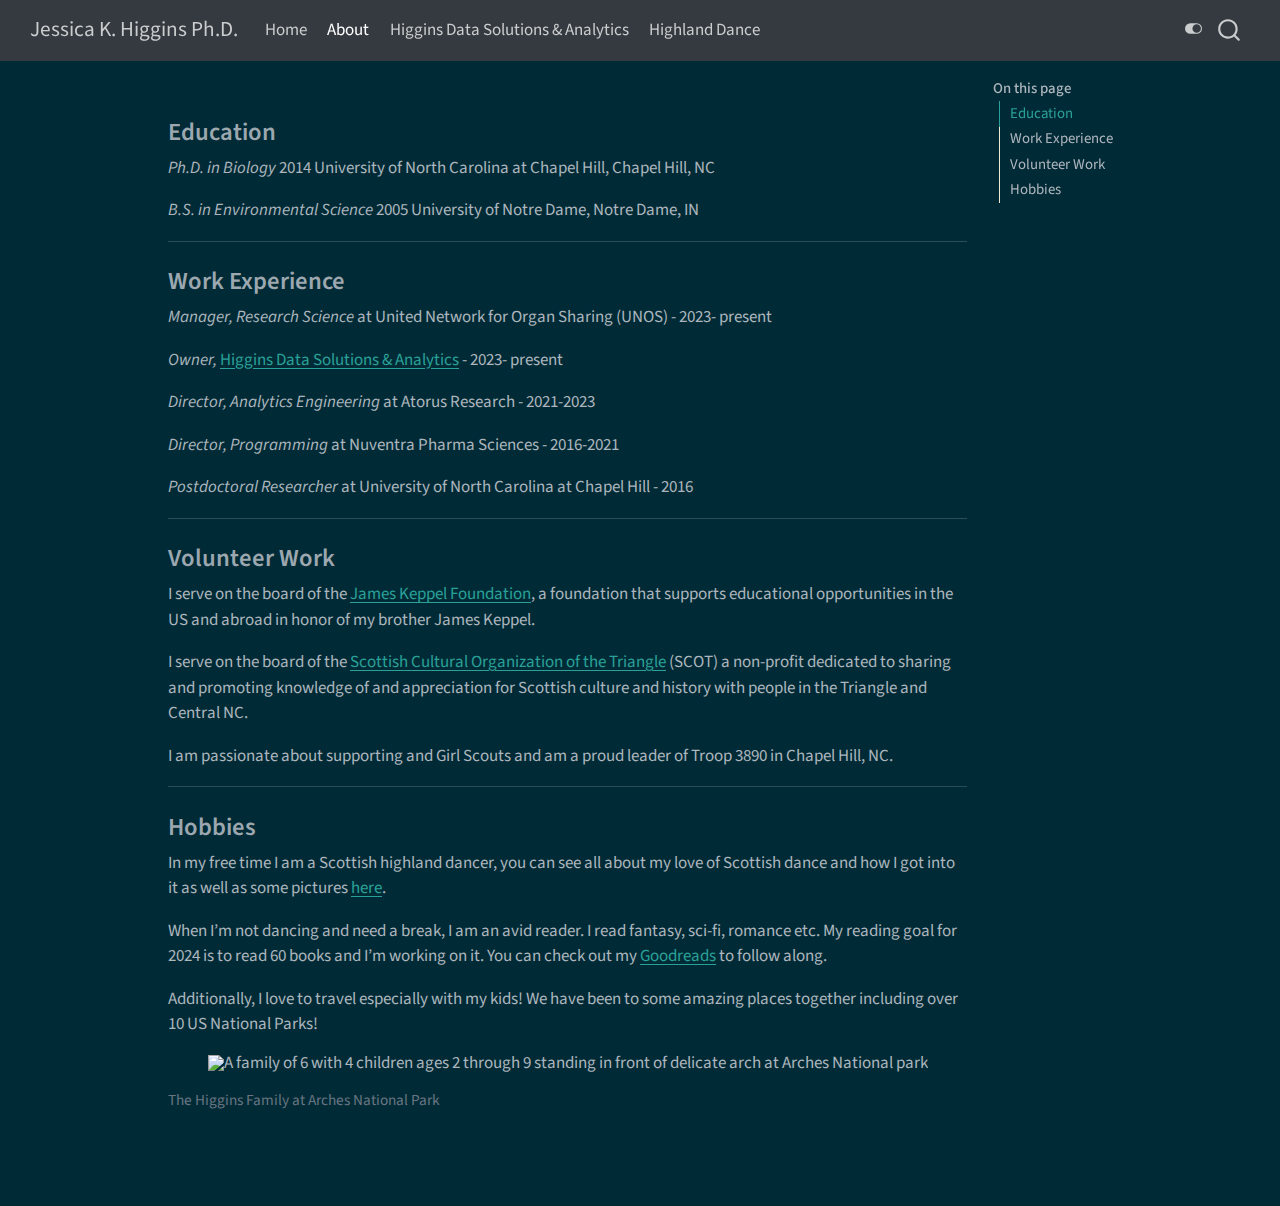
==== commit 7897578d: "update about" ====
--- a/docs/about.html
+++ b/docs/about.html
@@ -161,11 +161,11 @@
 <section id="hobbies" class="level3">
 <h3 class="anchored" data-anchor-id="hobbies">Hobbies</h3>
 <p>In my free time I am a Scottish highland dancer, you can see all about my love of Scottish dance and how I got into it as well as some pictures <a href="./dance.html">here</a>.</p>
-<p>When I’m not dancing and need a break, I am an avid reader. I read fantasy, sci-fi, romance etc. My reading goal for 2024 is to read 60 books and I’m almost half way there. You can check out my <a href="https://www.goodreads.com/jesskhiggins">Goodreads</a> to follow along.</p>
+<p>When I’m not dancing and need a break, I am an avid reader. I read fantasy, sci-fi, romance etc. My reading goal for 2024 is to read 60 books and I’m working on it. You can check out my <a href="https://www.goodreads.com/jesskhiggins">Goodreads</a> to follow along.</p>
 <p>Additionally, I love to travel especially with my kids! We have been to some amazing places together including over 10 US National Parks!</p>
 <div class="quarto-figure quarto-figure-center">
 <figure class="figure">
-<p><img src="https://lh3.googleusercontent.com/pw/[base64]w653-h870-s-no-gm?authuser=0.png" class="img-fluid figure-img" alt="A family of 6 with 4 children ages 2 through 9 standing in front of delicate arch at Arches National park"></p>
+<p><img src="https://lh3.googleusercontent.com/pw/[base64]w653-h870-s-no-gm?authuser=0.png" class="img-fluid quarto-figure quarto-figure-center figure-img" alt="A family of 6 with 4 children ages 2 through 9 standing in front of delicate arch at Arches National park" width="450"></p>
 <figcaption>The Higgins Family at Arches National Park</figcaption>
 </figure>
 </div>
